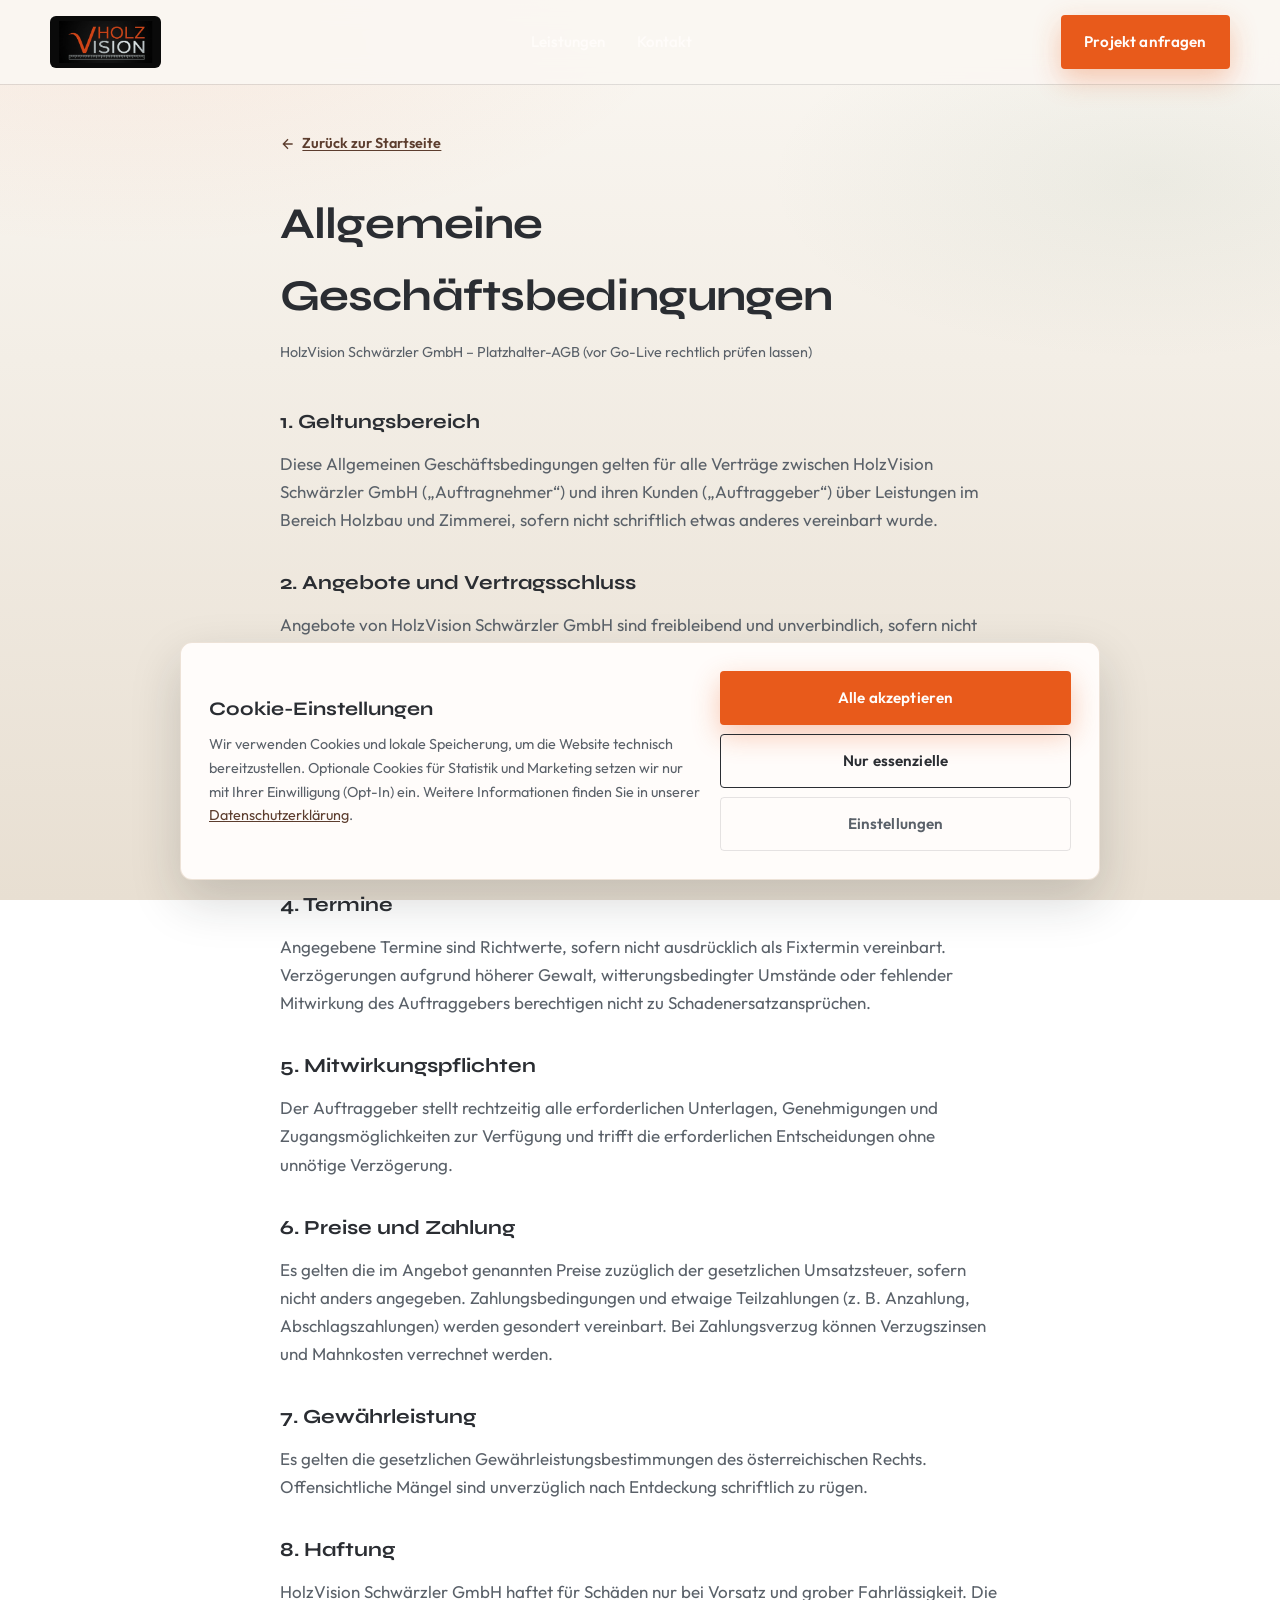
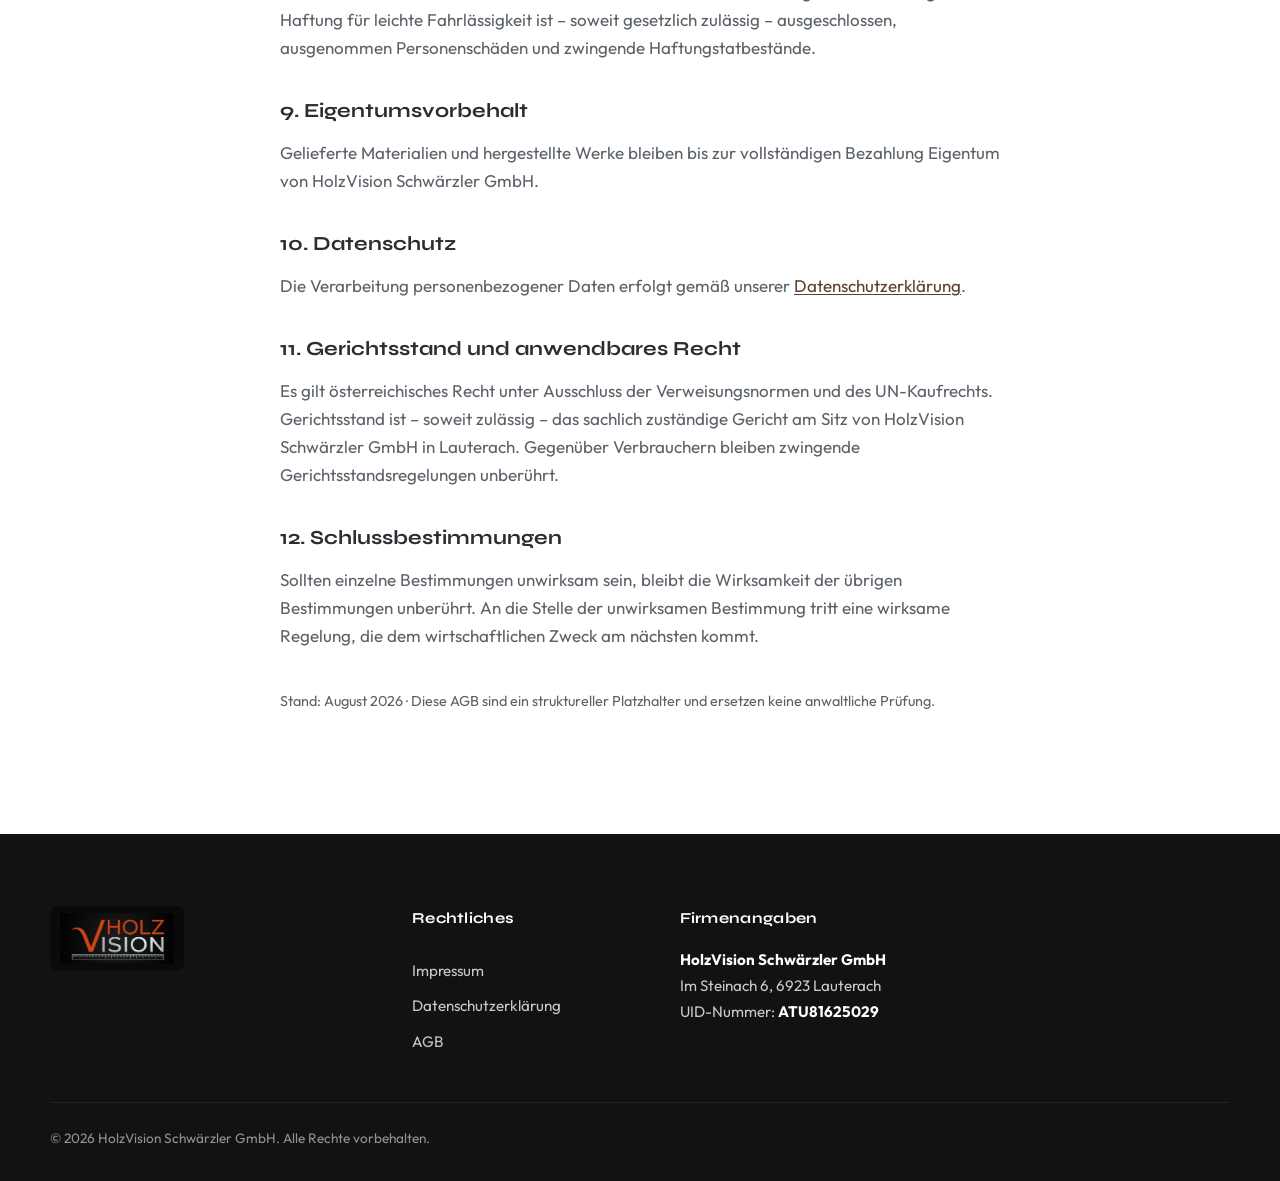
==== agb.html @ b3343b4f "Erster Upload" ====
<!DOCTYPE html>
<html lang="de">
<head>
  <meta charset="UTF-8">
  <meta name="viewport" content="width=device-width, initial-scale=1.0">
  <meta name="description" content="Allgemeine Geschäftsbedingungen – HolzVision Schwärzler GmbH">
  <meta name="robots" content="noindex">
  <title>AGB – HolzVision Schwärzler GmbH</title>
  <link rel="stylesheet" href="css/fonts.css">
  <link rel="stylesheet" href="css/style.css">
</head>
<body>

  <header id="site-header" class="header header--legal header--scrolled">
    <div class="container header__inner">
      <a href="index.html" class="logo" aria-label="HolzVision Schwärzler GmbH – Startseite">
        <img class="logo__img" src="assets/holzvision-logo.png" alt="HolzVision" width="220" height="80">
      </a>
      <nav class="nav-desktop" aria-label="Hauptnavigation">
        <a href="index.html#leistungen" class="nav-link">Leistungen</a>
        <a href="index.html#kontakt" class="nav-link">Kontakt</a>
      </nav>
      <a href="index.html#kontakt" class="btn btn--accent header__cta">Projekt anfragen</a>
      <button id="menu-toggle" class="menu-toggle" aria-label="Menü öffnen" aria-expanded="false" aria-controls="mobile-nav">
        <span></span><span></span><span></span>
      </button>
    </div>
  </header>

  <nav id="mobile-nav" class="mobile-nav" aria-label="Mobile Navigation">
    <a href="index.html">Startseite</a>
    <a href="impressum.html">Impressum</a>
    <a href="datenschutz.html">Datenschutz</a>
  </nav>

  <main class="legal-page">
    <div class="container legal-content">
      <a href="index.html" class="back-link">
        <svg width="16" height="16" viewBox="0 0 24 24" fill="none" stroke="currentColor" stroke-width="2"><path d="M19 12H5M12 19l-7-7 7-7"/></svg>
        Zurück zur Startseite
      </a>

      <h1>Allgemeine Geschäftsbedingungen</h1>
      <p class="legal-meta">HolzVision Schwärzler GmbH – Platzhalter-AGB (vor Go-Live rechtlich prüfen lassen)</p>

      <h2>1. Geltungsbereich</h2>
      <p>
        Diese Allgemeinen Geschäftsbedingungen gelten für alle Verträge zwischen HolzVision Schwärzler GmbH („Auftragnehmer“) und ihren Kunden („Auftraggeber“)
        über Leistungen im Bereich Holzbau und Zimmerei, sofern nicht schriftlich etwas anderes vereinbart wurde.
      </p>

      <h2>2. Angebote und Vertragsschluss</h2>
      <p>
        Angebote von HolzVision Schwärzler GmbH sind freibleibend und unverbindlich, sofern nicht ausdrücklich als verbindlich bezeichnet.
        Ein Vertrag kommt durch schriftliche Auftragsbestätigung oder durch Beginn der Ausführung nach Beauftragung zustande.
      </p>

      <h2>3. Leistungsumfang</h2>
      <p>
        Der Umfang der Leistungen ergibt sich aus dem Angebot, der Auftragsbestätigung und etwaigen Plänen bzw. Leistungsbeschreibungen.
        Änderungen und Zusatzleistungen bedürfen der schriftlichen Vereinbarung und können gesondert verrechnet werden.
      </p>

      <h2>4. Termine</h2>
      <p>
        Angegebene Termine sind Richtwerte, sofern nicht ausdrücklich als Fixtermin vereinbart.
        Verzögerungen aufgrund höherer Gewalt, witterungsbedingter Umstände oder fehlender Mitwirkung des Auftraggebers berechtigen nicht zu Schadenersatzansprüchen.
      </p>

      <h2>5. Mitwirkungspflichten</h2>
      <p>
        Der Auftraggeber stellt rechtzeitig alle erforderlichen Unterlagen, Genehmigungen und Zugangsmöglichkeiten zur Verfügung
        und trifft die erforderlichen Entscheidungen ohne unnötige Verzögerung.
      </p>

      <h2>6. Preise und Zahlung</h2>
      <p>
        Es gelten die im Angebot genannten Preise zuzüglich der gesetzlichen Umsatzsteuer, sofern nicht anders angegeben.
        Zahlungsbedingungen und etwaige Teilzahlungen (z.&nbsp;B. Anzahlung, Abschlagszahlungen) werden gesondert vereinbart.
        Bei Zahlungsverzug können Verzugszinsen und Mahnkosten verrechnet werden.
      </p>

      <h2>7. Gewährleistung</h2>
      <p>
        Es gelten die gesetzlichen Gewährleistungsbestimmungen des österreichischen Rechts.
        Offensichtliche Mängel sind unverzüglich nach Entdeckung schriftlich zu rügen.
      </p>

      <h2>8. Haftung</h2>
      <p>
        HolzVision Schwärzler GmbH haftet für Schäden nur bei Vorsatz und grober Fahrlässigkeit.
        Die Haftung für leichte Fahrlässigkeit ist – soweit gesetzlich zulässig – ausgeschlossen, ausgenommen Personenschäden und zwingende Haftungstatbestände.
      </p>

      <h2>9. Eigentumsvorbehalt</h2>
      <p>
        Gelieferte Materialien und hergestellte Werke bleiben bis zur vollständigen Bezahlung Eigentum von HolzVision Schwärzler GmbH.
      </p>

      <h2>10. Datenschutz</h2>
      <p>
        Die Verarbeitung personenbezogener Daten erfolgt gemäß unserer
        <a href="datenschutz.html">Datenschutzerklärung</a>.
      </p>

      <h2>11. Gerichtsstand und anwendbares Recht</h2>
      <p>
        Es gilt österreichisches Recht unter Ausschluss der Verweisungsnormen und des UN-Kaufrechts.
        Gerichtsstand ist – soweit zulässig – das sachlich zuständige Gericht am Sitz von HolzVision Schwärzler GmbH in Lauterach.
        Gegenüber Verbrauchern bleiben zwingende Gerichtsstandsregelungen unberührt.
      </p>

      <h2>12. Schlussbestimmungen</h2>
      <p>
        Sollten einzelne Bestimmungen unwirksam sein, bleibt die Wirksamkeit der übrigen Bestimmungen unberührt.
        An die Stelle der unwirksamen Bestimmung tritt eine wirksame Regelung, die dem wirtschaftlichen Zweck am nächsten kommt.
      </p>

      <p class="legal-meta" style="margin-top:2.5rem">
        Stand: August 2026 · Diese AGB sind ein struktureller Platzhalter und ersetzen keine anwaltliche Prüfung.
      </p>
    </div>
  </main>

  <footer class="footer">
    <div class="container footer__grid">
      <div class="footer__brand">
        <a href="index.html" class="logo logo--footer">
          <img class="logo__img" src="assets/holzvision-logo.png" alt="HolzVision" width="220" height="80" loading="lazy">
        </a>
      </div>
      <div class="footer__legal">
        <h3>Rechtliches</h3>
        <a href="impressum.html">Impressum</a>
        <a href="datenschutz.html">Datenschutzerklärung</a>
        <a href="agb.html">AGB</a>
      </div>
      <div class="footer__company">
        <h3>Firmenangaben</h3>
        <p>
          <strong>HolzVision Schwärzler GmbH</strong><br>
          Im Steinach 6, 6923 Lauterach<br>
          UID-Nummer: <strong>ATU81625029</strong>
        </p>
      </div>
    </div>
    <div class="container footer__bottom">
      <p>&copy; <span id="year"></span> HolzVision Schwärzler GmbH. Alle Rechte vorbehalten.</p>
    </div>
  </footer>

  <script src="js/cookies.js" defer></script>
  <script src="js/main.js" defer></script>
</body>
</html>
---- css/fonts.css ----
/* HolzVision – Typografie via Google Fonts (Syne + Outfit) */
@import url('https://fonts.googleapis.com/css2?family=Outfit:wght@300;400;500;600;700&family=Syne:wght@500;600;700;800&display=swap');
---- css/style.css ----
/* =========================================================
   HolzVision – Design System
   Warm oak / walnut · anthracite · sage accents
   ========================================================= */

:root {
  --brand: #E85A1B;
  --brand-deep: #C94A12;
  --oak: #E85A1B;
  --oak-deep: #C94A12;
  --walnut: #5C3D2E;
  --anthracite: #2A2D32;
  --charcoal: #121212;
  --silver: #C8CDD2;
  --sage: #6B8F71;
  --sage-deep: #4F6F56;
  --sand: #E8DFD2;
  --mist: #F3EEE6;
  --paper: #FAF7F2;
  --white: #FFFCFA;
  --text: #2A2D32;
  --text-soft: #5A6169;
  --line: rgba(42, 45, 50, 0.12);
  --shadow: 0 24px 60px rgba(28, 31, 35, 0.12);
  --radius: 4px;
  --radius-lg: 12px;
  --font-display: "Syne", sans-serif;
  --font-body: "Outfit", sans-serif;
  --container: 1180px;
  --header-h: 84px;
  --ease: cubic-bezier(0.22, 1, 0.36, 1);
  --ease-out: cubic-bezier(0.16, 1, 0.3, 1);
}

*,
*::before,
*::after {
  box-sizing: border-box;
  margin: 0;
  padding: 0;
}

html {
  scroll-behavior: smooth;
  scroll-padding-top: var(--header-h);
}

body {
  font-family: var(--font-body);
  font-weight: 400;
  font-size: 1.0625rem;
  line-height: 1.65;
  color: var(--text);
  background:
    radial-gradient(ellipse 80% 50% at 10% 0%, rgba(232, 90, 27, 0.08), transparent 55%),
    radial-gradient(ellipse 60% 40% at 90% 20%, rgba(107, 143, 113, 0.08), transparent 50%),
    linear-gradient(180deg, var(--paper) 0%, var(--mist) 40%, var(--sand) 100%);
  background-attachment: fixed;
  min-height: 100vh;
  overflow-x: hidden;
  -webkit-font-smoothing: antialiased;
}

main,
.footer {
  position: relative;
  z-index: 2;
}

img {
  max-width: 100%;
  display: block;
}

a {
  color: inherit;
  text-decoration: none;
}

button,
input,
select,
textarea {
  font: inherit;
  color: inherit;
}

ul {
  list-style: none;
}

.container {
  width: min(100% - 2.5rem, var(--container));
  margin-inline: auto;
}

/* ---------- Typography ---------- */

.eyebrow {
  font-family: var(--font-body);
  font-size: 0.8125rem;
  font-weight: 600;
  letter-spacing: 0.16em;
  text-transform: uppercase;
  color: var(--sage-deep);
  margin-bottom: 0.85rem;
}

.section__title {
  font-family: var(--font-display);
  font-weight: 700;
  font-size: clamp(2rem, 4vw, 3.15rem);
  line-height: 1.12;
  letter-spacing: -0.02em;
  color: var(--anthracite);
  margin-bottom: 1rem;
}

.section__lead {
  font-size: 1.125rem;
  color: var(--text-soft);
  max-width: 36rem;
}

.section__intro {
  margin-bottom: 3.5rem;
  max-width: 40rem;
}

.section {
  padding: clamp(5rem, 10vw, 8rem) 0;
  position: relative;
}

/* ---------- Buttons ---------- */

.btn {
  display: inline-flex;
  align-items: center;
  justify-content: center;
  gap: 0.55rem;
  padding: 0.85rem 1.4rem;
  border-radius: var(--radius);
  border: 1.5px solid transparent;
  font-weight: 600;
  font-size: 0.95rem;
  letter-spacing: 0.01em;
  cursor: pointer;
  transition: transform 0.35s var(--ease), background 0.3s ease, border-color 0.3s ease, color 0.3s ease, box-shadow 0.35s var(--ease);
  white-space: nowrap;
}

.btn--lg {
  padding: 1.05rem 1.7rem;
  font-size: 1rem;
}

.btn--block {
  width: 100%;
}

.btn--accent {
  background: var(--brand);
  color: var(--white);
  box-shadow: 0 10px 28px rgba(232, 90, 27, 0.32);
}

.btn--accent:hover {
  background: var(--brand-deep);
  transform: translateY(-2px);
  box-shadow: 0 14px 34px rgba(232, 90, 27, 0.4);
}

.btn--ghost-light {
  background: rgba(255, 252, 250, 0.12);
  border-color: rgba(255, 252, 250, 0.45);
  color: var(--white);
  backdrop-filter: blur(8px);
}

.btn--ghost-light:hover {
  background: rgba(255, 252, 250, 0.22);
  transform: translateY(-2px);
}

.btn--outline {
  background: transparent;
  border-color: var(--anthracite);
  color: var(--anthracite);
}

.btn--outline:hover {
  background: var(--anthracite);
  color: var(--white);
}

.btn--ghost {
  background: transparent;
  color: var(--text-soft);
  border-color: var(--line);
}

.btn--ghost:hover {
  color: var(--anthracite);
  border-color: var(--anthracite);
}

/* ---------- Header ---------- */

.header {
  position: fixed;
  inset: 0 0 auto 0;
  z-index: 100;
  height: var(--header-h);
  transition: background 0.4s var(--ease), box-shadow 0.4s var(--ease), backdrop-filter 0.4s ease;
}

.header--scrolled {
  background: rgba(250, 247, 242, 0.88);
  backdrop-filter: blur(16px) saturate(1.2);
  box-shadow: 0 1px 0 var(--line), 0 12px 40px rgba(28, 31, 35, 0.06);
}

.header__inner {
  height: 100%;
  display: flex;
  align-items: center;
  justify-content: space-between;
  gap: 1.5rem;
}

.logo {
  display: inline-flex;
  align-items: center;
  gap: 0.65rem;
  z-index: 2;
}

.logo__img {
  display: block;
  height: 52px;
  width: auto;
  max-width: min(230px, 48vw);
  object-fit: contain;
  background: #0a0a0a;
  border-radius: 6px;
  padding: 0.3rem 0.55rem;
  transition: transform 0.35s var(--ease), box-shadow 0.35s ease;
}

.logo:hover .logo__img {
  transform: scale(1.03);
  box-shadow: 0 6px 20px rgba(0, 0, 0, 0.25);
}

.logo--footer .logo__img {
  height: 64px;
  padding: 0.4rem 0.65rem;
}

.header:not(.header--scrolled) .nav-link {
  color: var(--white);
}

.header:not(.header--scrolled) .menu-toggle span {
  background: var(--white);
}

.nav-desktop {
  display: none;
  align-items: center;
  gap: 2rem;
}

.nav-link {
  font-size: 0.95rem;
  font-weight: 500;
  color: var(--text-soft);
  position: relative;
  transition: color 0.25s ease;
}

.nav-link::after {
  content: "";
  position: absolute;
  left: 0;
  bottom: -0.35rem;
  width: 100%;
  height: 1.5px;
  background: var(--oak);
  transform: scaleX(0);
  transform-origin: left;
  transition: transform 0.35s var(--ease);
}

.nav-link:hover,
.nav-link.is-active {
  color: var(--anthracite);
}

.header:not(.header--scrolled) .nav-link:hover,
.header:not(.header--scrolled) .nav-link.is-active {
  color: var(--white);
}

.nav-link:hover::after,
.nav-link.is-active::after {
  transform: scaleX(1);
}

.header__cta {
  display: none;
}

.menu-toggle {
  width: 2.5rem;
  height: 2.5rem;
  border: none;
  background: transparent;
  display: grid;
  place-items: center;
  gap: 5px;
  cursor: pointer;
  z-index: 2;
}

.menu-toggle span {
  display: block;
  width: 22px;
  height: 2px;
  background: var(--anthracite);
  transition: transform 0.35s var(--ease), opacity 0.25s ease;
  transform-origin: center;
}

.menu-toggle[aria-expanded="true"] span:nth-child(1) {
  transform: translateY(7px) rotate(45deg);
}

.menu-toggle[aria-expanded="true"] span:nth-child(2) {
  opacity: 0;
}

.menu-toggle[aria-expanded="true"] span:nth-child(3) {
  transform: translateY(-7px) rotate(-45deg);
}

.mobile-nav {
  position: fixed;
  inset: 0;
  z-index: 90;
  background:
    linear-gradient(160deg, var(--charcoal) 0%, var(--walnut) 55%, var(--anthracite) 100%);
  display: flex;
  flex-direction: column;
  justify-content: center;
  align-items: flex-start;
  gap: 1.5rem;
  padding: 6rem 2.5rem;
  transform: translateX(100%);
  transition: transform 0.5s var(--ease);
}

.mobile-nav.is-open {
  transform: translateX(0);
}

.mobile-nav a {
  font-family: var(--font-display);
  font-size: 1.75rem;
  font-weight: 600;
  color: var(--white);
}

.mobile-nav .btn {
  margin-top: 1rem;
}

@media (min-width: 900px) {
  .nav-desktop {
    display: flex;
  }

  .header__cta {
    display: inline-flex;
  }

  .menu-toggle {
    display: none;
  }
}

/* ---------- Hero ---------- */

.hero {
  position: relative;
  z-index: 2;
  min-height: 100vh;
  min-height: 100svh;
  display: flex;
  align-items: flex-end;
  overflow: hidden;
  color: var(--white);
}

.hero .hero__scroll-line {
  position: relative;
}

.hero .hero__scroll-line::after {
  content: "";
  position: absolute;
  top: 0;
  left: 50%;
  width: 3px;
  height: 10px;
  margin-left: -1.5px;
  border-radius: 999px;
  background: var(--brand);
  animation: scrollDot 2s ease-in-out infinite;
}

@keyframes scrollDot {
  0% { top: 0; opacity: 1; }
  100% { top: 38px; opacity: 0; }
}

.hero__media {
  position: absolute;
  inset: 0;
  z-index: 0;
  will-change: transform;
}

.hero__img {
  width: 100%;
  height: 100%;
  object-fit: cover;
  object-position: center 40%;
  transform: scale(1.08);
  animation: heroZoom 18s var(--ease) infinite alternate;
}

@keyframes heroZoom {
  from { transform: scale(1.05); }
  to { transform: scale(1.12); }
}

.hero__veil {
  position: absolute;
  inset: 0;
  background:
    linear-gradient(180deg, rgba(28, 31, 35, 0.35) 0%, rgba(28, 31, 35, 0.15) 35%, rgba(28, 31, 35, 0.72) 100%),
    linear-gradient(90deg, rgba(28, 31, 35, 0.45) 0%, transparent 55%);
}

.hero__content {
  position: relative;
  z-index: 2;
  padding-bottom: clamp(5.5rem, 12vh, 8rem);
  padding-top: calc(var(--header-h) + 2rem);
  max-width: 52rem;
}

.hero__brand {
  margin-bottom: 1.35rem;
}

.hero__brand-logo {
  display: block;
  width: min(420px, 78vw);
  height: auto;
  background: rgba(10, 10, 10, 0.55);
  border-radius: 10px;
  padding: 0.65rem 0.9rem;
  backdrop-filter: blur(6px);
  box-shadow: 0 16px 40px rgba(0, 0, 0, 0.35);
}

.hero__title {
  font-family: var(--font-display);
  font-weight: 600;
  font-size: clamp(1.45rem, 3.2vw, 2.15rem);
  line-height: 1.25;
  letter-spacing: -0.015em;
  max-width: 18ch;
  margin-bottom: 1rem;
  color: var(--white);
}

.hero__sub {
  font-size: clamp(1rem, 1.8vw, 1.15rem);
  color: rgba(255, 252, 250, 0.86);
  max-width: 34rem;
  margin-bottom: 2rem;
}

.hero__actions {
  display: flex;
  flex-wrap: wrap;
  gap: 0.85rem;
}

.hero__scroll {
  position: absolute;
  bottom: 1.75rem;
  right: 2rem;
  z-index: 2;
  display: none;
  flex-direction: column;
  align-items: center;
  gap: 0.6rem;
  color: rgba(255, 252, 250, 0.7);
  font-size: 0.7rem;
  letter-spacing: 0.18em;
  text-transform: uppercase;
}

.hero__scroll-line {
  width: 1px;
  height: 48px;
  background: linear-gradient(to bottom, var(--oak), transparent);
  animation: scrollPulse 2s ease-in-out infinite;
}

@keyframes scrollPulse {
  0%, 100% { opacity: 0.35; transform: scaleY(0.7); transform-origin: top; }
  50% { opacity: 1; transform: scaleY(1); }
}

@media (min-width: 768px) {
  .hero__scroll {
    display: flex;
  }
}

/* ---------- Services ---------- */

.services {
  padding-top: clamp(4rem, 8vw, 6rem);
}

.services__grid {
  display: grid;
  grid-template-columns: 1fr;
  gap: 1.25rem;
}

@media (min-width: 700px) {
  .services__grid {
    grid-template-columns: repeat(2, 1fr);
  }
}

.service-card {
  position: relative;
  padding: 2rem 1.75rem;
  background: rgba(255, 252, 250, 0.55);
  border: 1px solid transparent;
  border-radius: var(--radius-lg);
  overflow: hidden;
  cursor: default;
  transition: transform 0.45s var(--ease), background 0.35s ease, border-color 0.35s ease, box-shadow 0.45s var(--ease);
}

.service-card::before {
  content: "";
  position: absolute;
  inset: 0;
  background: linear-gradient(145deg, rgba(184, 149, 107, 0.12), transparent 55%);
  opacity: 0;
  transition: opacity 0.4s ease;
}

.service-card:hover,
.service-card:focus-visible {
  transform: translateY(-6px);
  background: var(--white);
  border-color: rgba(184, 149, 107, 0.35);
  box-shadow: var(--shadow);
  outline: none;
}

.service-card:hover::before,
.service-card:focus-visible::before {
  opacity: 1;
}

.service-card__icon {
  position: relative;
  width: 3rem;
  height: 3rem;
  margin-bottom: 1.25rem;
  color: var(--brand-deep);
  display: grid;
  place-items: center;
  transition: transform 0.5s var(--ease), color 0.3s ease;
}

.service-card__icon svg {
  width: 100%;
  height: 100%;
}

.service-card__orbit {
  display: none;
}

.service-card:hover .service-card__icon {
  transform: translateY(-4px);
  color: var(--brand);
}

.service-card__title {
  font-family: var(--font-display);
  font-size: 1.35rem;
  font-weight: 700;
  margin-bottom: 0.65rem;
  position: relative;
}

.service-card__text {
  color: var(--text-soft);
  font-size: 0.98rem;
  margin-bottom: 1.25rem;
  position: relative;
}

.service-card__link {
  font-weight: 600;
  font-size: 0.9rem;
  color: var(--walnut);
  position: relative;
  display: inline-flex;
  align-items: center;
  gap: 0.35rem;
}

.service-card__link::after {
  content: "→";
  transition: transform 0.3s var(--ease);
}

.service-card:hover .service-card__link::after {
  transform: translateX(4px);
}

/* ---------- About ---------- */

.about {
  overflow: hidden;
}

.about__bg {
  position: absolute;
  inset: 10% 0 auto 0;
  height: 70%;
  background:
    linear-gradient(90deg, transparent, rgba(107, 143, 113, 0.08) 40%, transparent),
    repeating-linear-gradient(
      -12deg,
      transparent,
      transparent 18px,
      rgba(184, 149, 107, 0.04) 18px,
      rgba(184, 149, 107, 0.04) 19px
    );
  pointer-events: none;
}

.about__grid {
  display: grid;
  gap: 3.5rem;
  align-items: center;
}

@media (min-width: 900px) {
  .about__grid {
    grid-template-columns: 1.05fr 1fr;
    gap: 5rem;
  }
}

.about__visual {
  position: relative;
}

.about__image-wrap {
  border-radius: var(--radius-lg);
  overflow: hidden;
  aspect-ratio: 4 / 5;
  box-shadow: var(--shadow);
}

.about__image-wrap img {
  width: 100%;
  height: 100%;
  object-fit: cover;
  object-position: center center;
  transition: transform 1.2s var(--ease);
}

.about__visual:hover .about__image-wrap img {
  transform: scale(1.04);
}

.about__accent {
  position: absolute;
  width: 42%;
  height: 42%;
  right: -8%;
  bottom: -8%;
  border: 2px solid var(--oak);
  border-radius: var(--radius-lg);
  z-index: -1;
  opacity: 0.55;
}

.about__text {
  color: var(--text-soft);
  margin-bottom: 1.15rem;
}

.about__values {
  margin-top: 2.25rem;
  display: grid;
  gap: 1.15rem;
}

.about__values li {
  padding-left: 1.15rem;
  border-left: 2px solid var(--oak);
}

.about__values strong {
  display: block;
  font-family: var(--font-display);
  font-size: 1.05rem;
  margin-bottom: 0.2rem;
}

.about__values span {
  color: var(--text-soft);
  font-size: 0.95rem;
}

/* ---------- Projects ---------- */

.ba-compare {
  margin-bottom: 3.5rem;
}

.ba-compare__intro {
  max-width: 40rem;
  margin-bottom: 1.75rem;
}

.ba-compare__title {
  font-family: var(--font-display);
  font-size: clamp(1.45rem, 2.5vw, 1.9rem);
  font-weight: 700;
  letter-spacing: -0.02em;
  margin-bottom: 0.65rem;
  color: var(--anthracite);
}

.ba-compare__text {
  color: var(--text-soft);
  font-size: 1.02rem;
}

.ba-compare__grid {
  display: grid;
  grid-template-columns: 1fr;
  gap: 1.15rem;
}

@media (min-width: 760px) {
  .ba-compare__grid {
    grid-template-columns: 1fr 1fr;
    gap: 1.35rem;
  }
}

.ba-compare__item {
  margin: 0;
}

.ba-compare__media {
  position: relative;
  border-radius: var(--radius-lg);
  overflow: hidden;
  aspect-ratio: 4 / 3;
  background: var(--anthracite);
  box-shadow: var(--shadow);
}

.ba-compare__media img {
  width: 100%;
  height: 100%;
  object-fit: cover;
  transition: transform 0.8s var(--ease);
}

.ba-compare__item:hover .ba-compare__media img {
  transform: scale(1.04);
}

.ba-compare__badge {
  position: absolute;
  top: 0.9rem;
  left: 0.9rem;
  z-index: 2;
  padding: 0.35rem 0.75rem;
  background: rgba(28, 31, 35, 0.72);
  color: var(--white);
  font-size: 0.72rem;
  font-weight: 700;
  letter-spacing: 0.1em;
  text-transform: uppercase;
  border-radius: 2px;
  backdrop-filter: blur(6px);
}

.ba-compare__badge--after {
  background: rgba(232, 90, 27, 0.9);
}

.ba-compare__item figcaption {
  padding: 1rem 0.15rem 0;
}

.ba-compare__item strong {
  display: block;
  font-family: var(--font-display);
  font-size: 1.05rem;
  margin-bottom: 0.25rem;
}

.ba-compare__item span {
  font-size: 0.92rem;
  color: var(--text-soft);
}

.projects__grid {
  display: grid;
  grid-template-columns: 1fr;
  gap: 1.25rem;
}

@media (min-width: 640px) {
  .projects__grid {
    grid-template-columns: repeat(2, 1fr);
  }

  .project-item--wide {
    grid-column: 1 / -1;
    aspect-ratio: 21 / 9;
  }
}

.project-item {
  position: relative;
  border-radius: var(--radius-lg);
  overflow: hidden;
  aspect-ratio: 5 / 4;
  background: var(--anthracite);
}

.project-item img {
  width: 100%;
  height: 100%;
  object-fit: cover;
  transition: transform 0.9s var(--ease), opacity 0.4s ease;
  opacity: 0.92;
}

.project-item::after {
  content: "";
  position: absolute;
  inset: 0;
  background: linear-gradient(180deg, transparent 40%, rgba(28, 31, 35, 0.85) 100%);
  pointer-events: none;
}

.project-item figcaption {
  position: absolute;
  left: 1.25rem;
  right: 1.25rem;
  bottom: 1.25rem;
  z-index: 2;
  color: var(--white);
}

.project-item strong {
  display: block;
  font-family: var(--font-display);
  font-size: 1.15rem;
  margin-bottom: 0.2rem;
}

.project-item span {
  font-size: 0.875rem;
  opacity: 0.8;
}

.project-item:hover img {
  transform: scale(1.06);
  opacity: 1;
}

/* ---------- Contact ---------- */

.contact {
  background:
    linear-gradient(180deg, transparent, rgba(92, 61, 46, 0.04)),
    radial-gradient(ellipse 50% 60% at 100% 100%, rgba(232, 90, 27, 0.08), transparent);
}

.contact__simple {
  max-width: 920px;
}

.contact__simple .section__intro {
  margin-bottom: 2.5rem;
}

.contact__cards {
  display: grid;
  grid-template-columns: 1fr;
  gap: 1rem;
}

@media (min-width: 640px) {
  .contact__cards {
    grid-template-columns: 1fr 1fr;
  }
}

.contact__card {
  display: flex;
  flex-direction: column;
  gap: 0.4rem;
  padding: 1.5rem 1.4rem;
  background: var(--white);
  border: 1px solid rgba(232, 90, 27, 0.14);
  border-radius: var(--radius-lg);
  box-shadow: 0 10px 30px rgba(28, 31, 35, 0.05);
  transition: transform 0.35s var(--ease), border-color 0.3s ease, box-shadow 0.35s var(--ease);
}

a.contact__card:hover {
  transform: translateY(-3px);
  border-color: rgba(232, 90, 27, 0.4);
  box-shadow: var(--shadow);
}

.contact__card-label {
  font-size: 0.72rem;
  font-weight: 700;
  letter-spacing: 0.12em;
  text-transform: uppercase;
  color: var(--brand-deep);
}

.contact__card strong {
  font-family: var(--font-display);
  font-size: 1.15rem;
  font-weight: 700;
  line-height: 1.35;
  color: var(--anthracite);
}

.contact__card-meta {
  font-size: 0.9rem;
  color: var(--text-soft);
  margin-top: 0.2rem;
}

/* ---------- Footer ---------- */

.footer {
  background: var(--charcoal);
  color: rgba(255, 252, 250, 0.78);
  padding: 4.5rem 0 2rem;
}

.footer__grid {
  display: grid;
  gap: 2.5rem;
  margin-bottom: 3rem;
}

@media (min-width: 700px) {
  .footer__grid {
    grid-template-columns: 1.4fr 1fr 1fr 1.2fr;
    gap: 2rem;
  }
}

.footer h3 {
  font-family: var(--font-display);
  font-size: 0.95rem;
  font-weight: 700;
  color: var(--white);
  margin-bottom: 1rem;
  letter-spacing: 0.02em;
}

.footer__brand p {
  margin-top: 0.85rem;
  max-width: 22rem;
  font-size: 0.95rem;
}

.footer__nav,
.footer__legal {
  display: flex;
  flex-direction: column;
  gap: 0.65rem;
}

.footer__nav a,
.footer__legal a {
  font-size: 0.95rem;
  transition: color 0.25s ease;
}

.footer__nav a:hover,
.footer__legal a:hover {
  color: var(--oak);
}

.footer__company p {
  font-size: 0.95rem;
  line-height: 1.7;
}

.footer__company strong {
  color: var(--white);
}

.footer__bottom {
  border-top: 1px solid rgba(255, 252, 250, 0.1);
  padding-top: 1.5rem;
  font-size: 0.85rem;
  opacity: 0.7;
}

/* ---------- Reveal animations ---------- */

.reveal {
  opacity: 0;
  transform: translateY(32px) scale(0.98);
  filter: blur(4px);
  transition:
    opacity 0.85s var(--ease-out),
    transform 0.85s var(--ease-out),
    filter 0.85s var(--ease-out);
}

.reveal.is-visible {
  opacity: 1;
  transform: translateY(0) scale(1);
  filter: blur(0);
}

.services__grid .reveal:nth-child(2) { transition-delay: 0.08s; }
.services__grid .reveal:nth-child(3) { transition-delay: 0.16s; }
.services__grid .reveal:nth-child(4) { transition-delay: 0.24s; }

.projects__grid .reveal:nth-child(2) { transition-delay: 0.08s; }
.projects__grid .reveal:nth-child(3) { transition-delay: 0.16s; }
.projects__grid .reveal:nth-child(4) { transition-delay: 0.24s; }
.projects__grid .reveal:nth-child(5) { transition-delay: 0.1s; }

/* ---------- Legal pages ---------- */

.legal-page {
  padding: calc(var(--header-h) + 3rem) 0 5rem;
  min-height: 70vh;
}

.legal-content {
  max-width: 720px;
}

.legal-content h1 {
  font-family: var(--font-display);
  font-size: clamp(2rem, 4vw, 2.75rem);
  margin-bottom: 0.5rem;
  letter-spacing: -0.02em;
}

.legal-content .legal-meta {
  color: var(--text-soft);
  font-size: 0.9rem;
  margin-bottom: 2.5rem;
}

.legal-content h2 {
  font-family: var(--font-display);
  font-size: 1.25rem;
  margin: 2rem 0 0.75rem;
}

.legal-content p,
.legal-content li {
  color: var(--text-soft);
  margin-bottom: 0.75rem;
}

.legal-content ul {
  padding-left: 1.25rem;
  list-style: disc;
  margin-bottom: 1rem;
}

.legal-content a {
  color: var(--walnut);
  text-decoration: underline;
  text-underline-offset: 2px;
}

.back-link {
  display: inline-flex;
  align-items: center;
  gap: 0.4rem;
  font-weight: 600;
  font-size: 0.9rem;
  color: var(--walnut);
  margin-bottom: 2rem;
  text-decoration: none;
}

.back-link:hover {
  color: var(--oak-deep);
}

.header--legal {
  background: rgba(250, 247, 242, 0.92);
  backdrop-filter: blur(12px);
  box-shadow: 0 1px 0 var(--line);
}

.header--legal .nav-link {
  color: var(--anthracite);
}

.header--legal .menu-toggle span {
  background: var(--anthracite);
}

/* ---------- Cookie Banner (DSGVO) ---------- */

.cookie-banner {
  position: fixed;
  inset: auto 0 0 0;
  z-index: 200;
  padding: 1.25rem;
  animation: cookieUp 0.5s var(--ease);
}

@keyframes cookieUp {
  from { transform: translateY(100%); opacity: 0; }
  to { transform: translateY(0); opacity: 1; }
}

.cookie-banner--hidden {
  opacity: 0;
  transform: translateY(30%);
  transition: opacity 0.35s ease, transform 0.35s ease;
  pointer-events: none;
}

.cookie-banner__inner {
  width: min(100%, 920px);
  margin: 0 auto;
  background: var(--white);
  border: 1px solid rgba(184, 149, 107, 0.25);
  border-radius: var(--radius-lg);
  box-shadow: 0 20px 50px rgba(28, 31, 35, 0.18);
  padding: 1.5rem;
  display: grid;
  gap: 1.25rem;
}

@media (min-width: 720px) {
  .cookie-banner__inner {
    grid-template-columns: 1.4fr 1fr;
    align-items: center;
    padding: 1.75rem;
  }
}

.cookie-banner__title {
  font-family: var(--font-display);
  font-size: 1.2rem;
  margin-bottom: 0.5rem;
}

.cookie-banner__text {
  font-size: 0.9rem;
  color: var(--text-soft);
}

.cookie-banner__text a {
  color: var(--walnut);
  text-decoration: underline;
}

.cookie-banner__actions {
  display: flex;
  flex-direction: column;
  gap: 0.55rem;
}

.cookie-modal {
  position: fixed;
  inset: 0;
  z-index: 210;
  display: grid;
  place-items: center;
  padding: 1.25rem;
  opacity: 0;
  visibility: hidden;
  transition: opacity 0.3s ease, visibility 0.3s ease;
}

.cookie-modal--open {
  opacity: 1;
  visibility: visible;
}

.cookie-modal__backdrop {
  position: absolute;
  inset: 0;
  background: rgba(28, 31, 35, 0.55);
  backdrop-filter: blur(4px);
}

.cookie-modal__panel {
  position: relative;
  width: min(100%, 520px);
  background: var(--white);
  border-radius: var(--radius-lg);
  box-shadow: var(--shadow);
  overflow: hidden;
  transform: translateY(16px);
  transition: transform 0.35s var(--ease);
}

.cookie-modal--open .cookie-modal__panel {
  transform: translateY(0);
}

.cookie-modal__header {
  display: flex;
  align-items: center;
  justify-content: space-between;
  padding: 1.25rem 1.5rem;
  border-bottom: 1px solid var(--line);
}

.cookie-modal__header h2 {
  font-family: var(--font-display);
  font-size: 1.2rem;
}

.cookie-modal__close {
  border: none;
  background: transparent;
  cursor: pointer;
  color: var(--text-soft);
  padding: 0.35rem;
}

.cookie-modal__body {
  padding: 1.25rem 1.5rem;
  display: grid;
  gap: 1.15rem;
}

.cookie-option {
  display: flex;
  align-items: flex-start;
  justify-content: space-between;
  gap: 1rem;
}

.cookie-option__info strong {
  display: block;
  margin-bottom: 0.25rem;
  font-size: 0.95rem;
}

.cookie-option__info p {
  font-size: 0.85rem;
  color: var(--text-soft);
}

.cookie-modal__footer {
  padding: 1.15rem 1.5rem 1.5rem;
  display: flex;
  flex-wrap: wrap;
  gap: 0.65rem;
  justify-content: flex-end;
  border-top: 1px solid var(--line);
}

/* Toggle switch */
.toggle {
  position: relative;
  width: 48px;
  height: 28px;
  flex-shrink: 0;
  cursor: pointer;
}

.toggle input {
  opacity: 0;
  width: 0;
  height: 0;
}

.toggle__slider {
  position: absolute;
  inset: 0;
  background: #CFC8BD;
  border-radius: 999px;
  transition: background 0.25s ease;
}

.toggle__slider::before {
  content: "";
  position: absolute;
  width: 22px;
  height: 22px;
  left: 3px;
  top: 3px;
  background: var(--white);
  border-radius: 50%;
  transition: transform 0.25s var(--ease);
  box-shadow: 0 2px 6px rgba(0, 0, 0, 0.15);
}

.toggle input:checked + .toggle__slider {
  background: var(--sage);
}

.toggle input:checked + .toggle__slider::before {
  transform: translateX(20px);
}

.toggle--disabled {
  opacity: 0.7;
  cursor: not-allowed;
}

.toggle--disabled input:checked + .toggle__slider {
  background: var(--oak);
}

/* ---------- Reduced motion ---------- */

@media (prefers-reduced-motion: reduce) {
  html { scroll-behavior: auto; }

  *,
  *::before,
  *::after {
    animation-duration: 0.01ms !important;
    animation-iteration-count: 1 !important;
    transition-duration: 0.01ms !important;
  }

  .reveal {
    opacity: 1;
    transform: none;
    filter: none;
  }

}
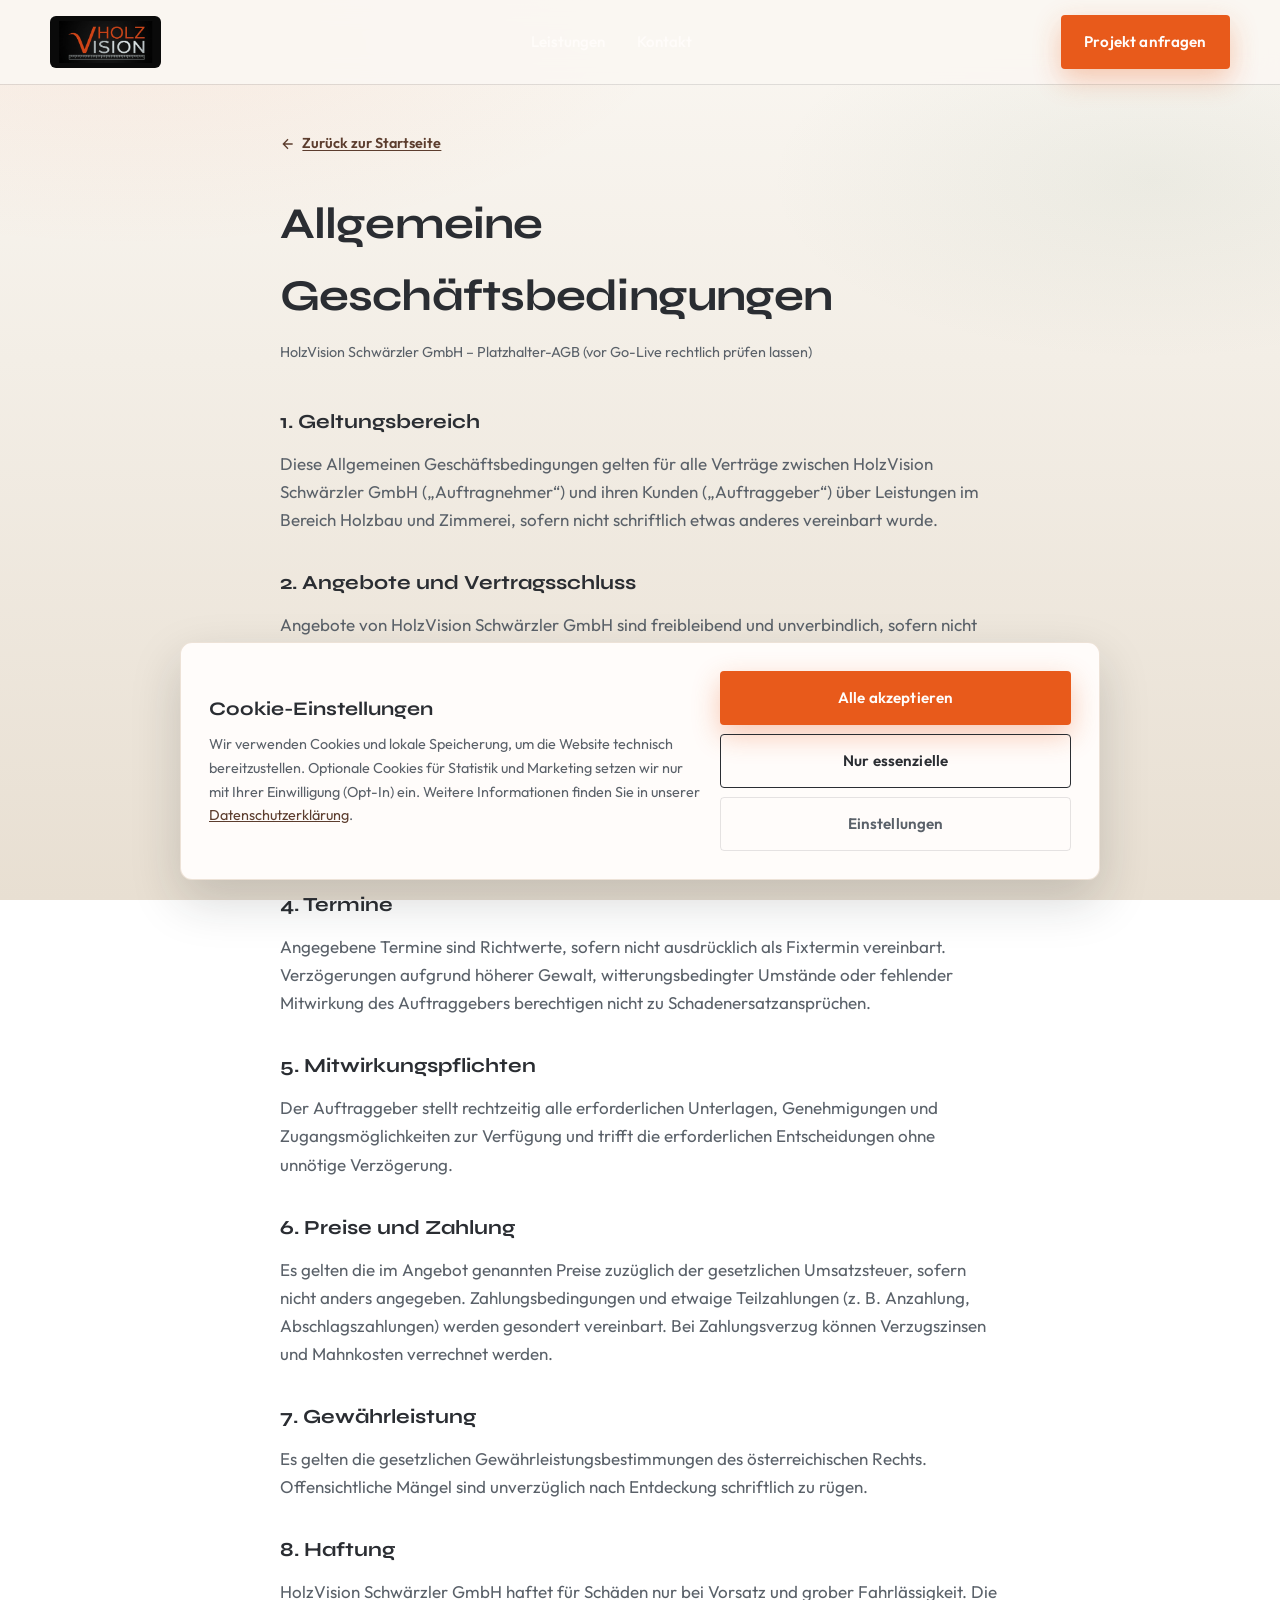
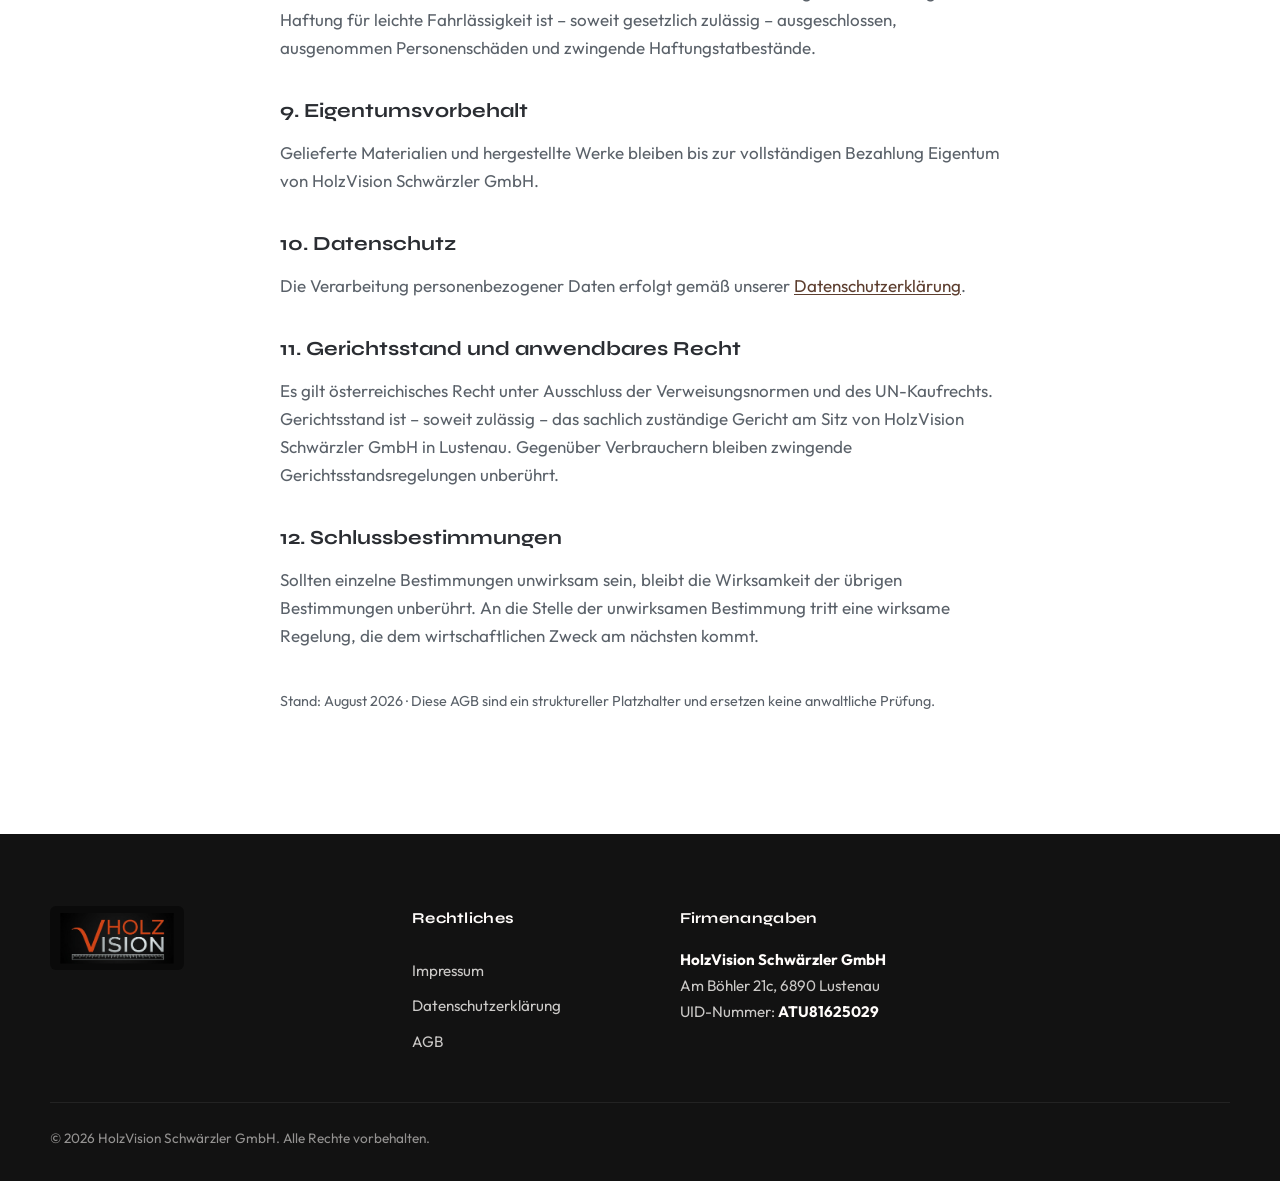
==== commit 6475f717: "Update company address and add Weißtanne interior paneling references. Co-authored-by: Cursor <curso" ====
--- a/agb.html
+++ b/agb.html
@@ -106,7 +106,7 @@
       <h2>11. Gerichtsstand und anwendbares Recht</h2>
       <p>
         Es gilt österreichisches Recht unter Ausschluss der Verweisungsnormen und des UN-Kaufrechts.
-        Gerichtsstand ist – soweit zulässig – das sachlich zuständige Gericht am Sitz von HolzVision Schwärzler GmbH in Lauterach.
+        Gerichtsstand ist – soweit zulässig – das sachlich zuständige Gericht am Sitz von HolzVision Schwärzler GmbH in Lustenau.
         Gegenüber Verbrauchern bleiben zwingende Gerichtsstandsregelungen unberührt.
       </p>
 
@@ -139,7 +139,7 @@
         <h3>Firmenangaben</h3>
         <p>
           <strong>HolzVision Schwärzler GmbH</strong><br>
-          Im Steinach 6, 6923 Lauterach<br>
+          Am Böhler 21c, 6890 Lustenau<br>
           UID-Nummer: <strong>ATU81625029</strong>
         </p>
       </div>
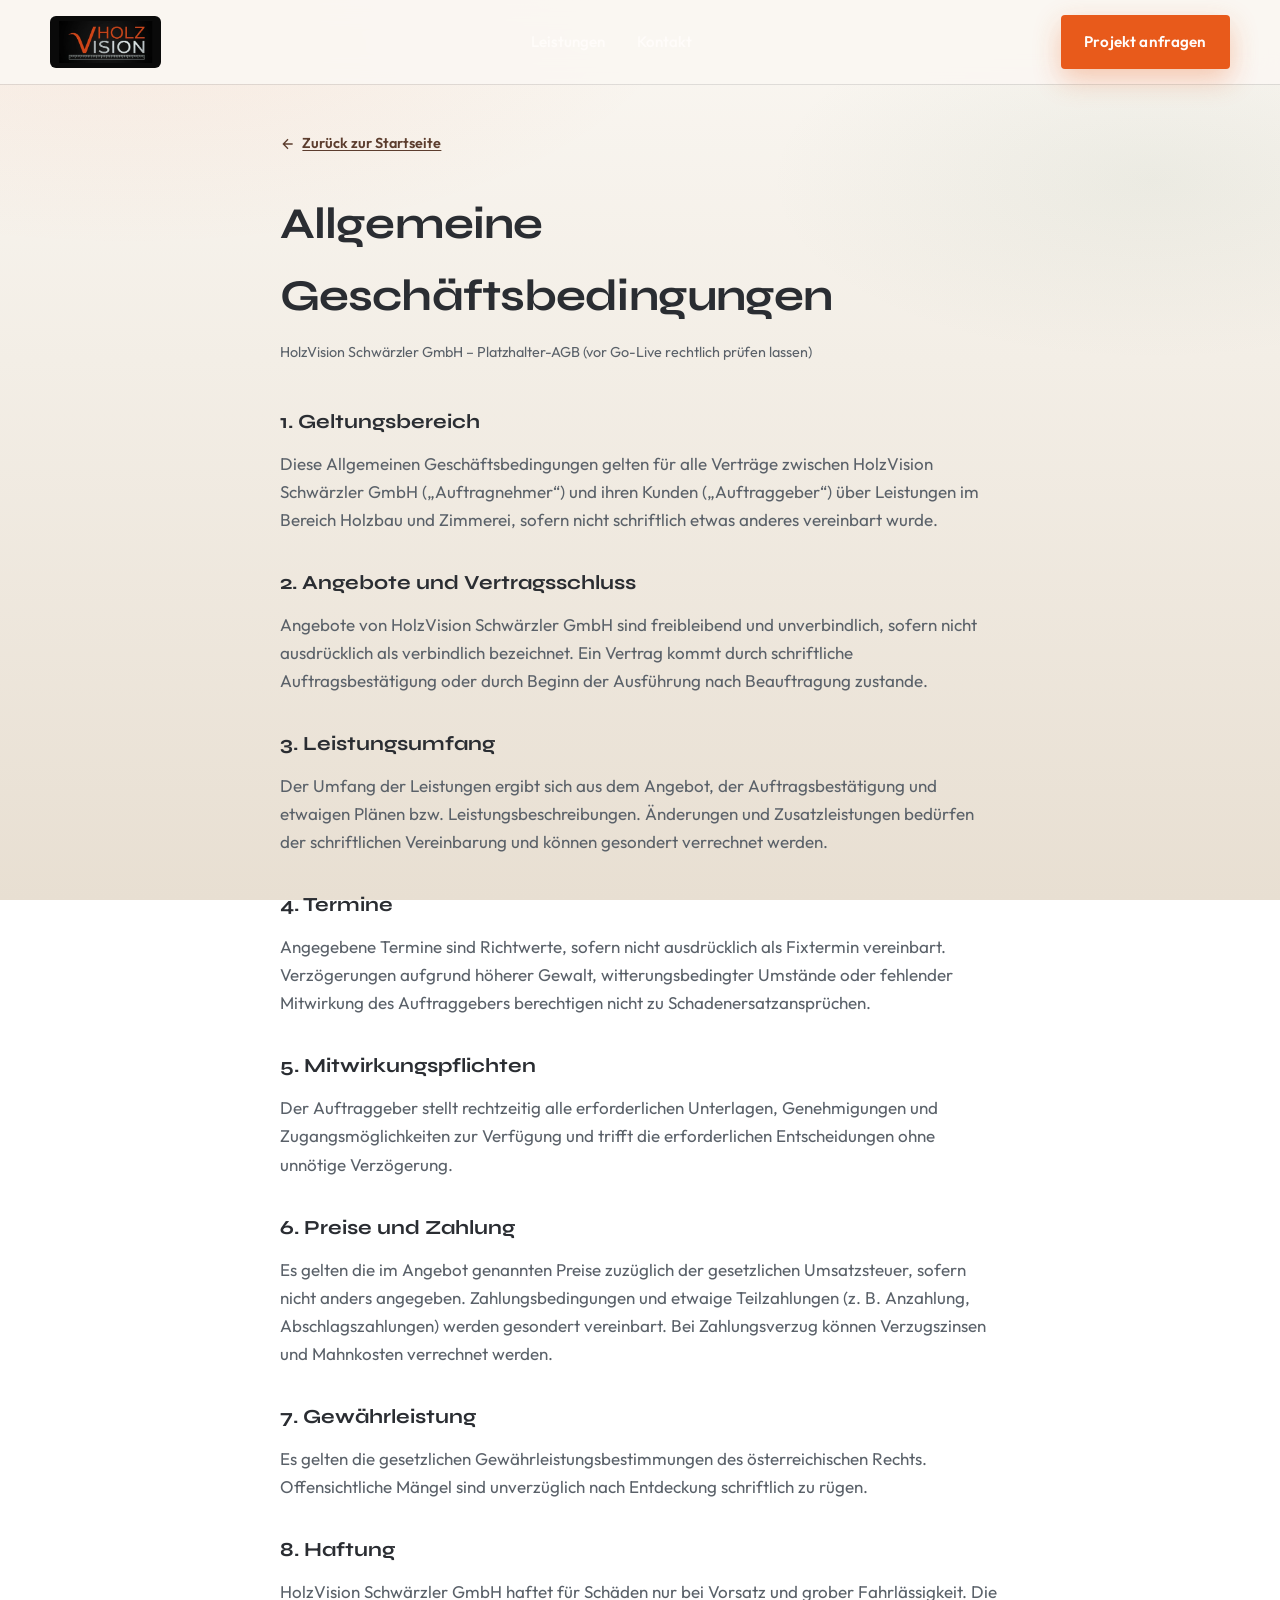
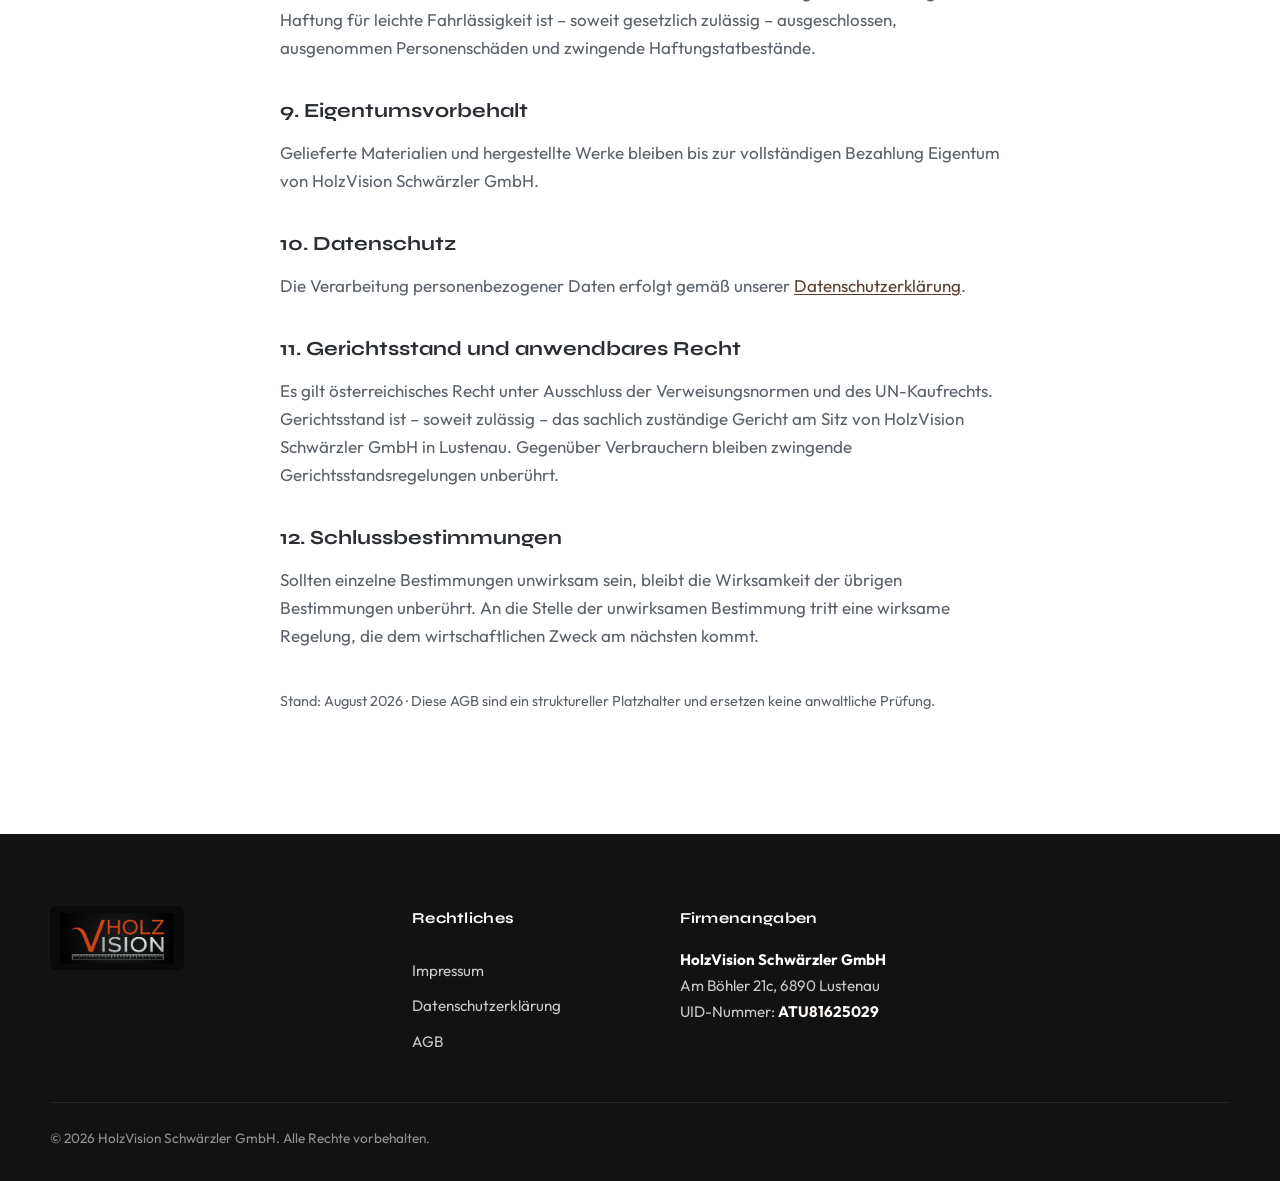
==== commit 397bd136: "Website überarbeitet: Rechtliches, Optik und Ladezeit - Schriften lokal statt Google Fonts, keine ex" ====
--- a/agb.html
+++ b/agb.html
@@ -6,6 +6,7 @@
   <meta name="description" content="Allgemeine Geschäftsbedingungen – HolzVision Schwärzler GmbH">
   <meta name="robots" content="noindex">
   <title>AGB – HolzVision Schwärzler GmbH</title>
+  <link rel="icon" type="image/png" sizes="48x48" href="assets/favicon-48.png">
   <link rel="stylesheet" href="css/fonts.css">
   <link rel="stylesheet" href="css/style.css">
 </head>
@@ -14,7 +15,7 @@
   <header id="site-header" class="header header--legal header--scrolled">
     <div class="container header__inner">
       <a href="index.html" class="logo" aria-label="HolzVision Schwärzler GmbH – Startseite">
-        <img class="logo__img" src="assets/holzvision-logo.png" alt="HolzVision" width="220" height="80">
+        <img class="logo__img" src="assets/holzvision-logo.webp" alt="HolzVision" width="220" height="80">
       </a>
       <nav class="nav-desktop" aria-label="Hauptnavigation">
         <a href="index.html#leistungen" class="nav-link">Leistungen</a>
@@ -126,7 +127,7 @@
     <div class="container footer__grid">
       <div class="footer__brand">
         <a href="index.html" class="logo logo--footer">
-          <img class="logo__img" src="assets/holzvision-logo.png" alt="HolzVision" width="220" height="80" loading="lazy">
+          <img class="logo__img" src="assets/holzvision-logo.webp" alt="HolzVision" width="220" height="80" loading="lazy">
         </a>
       </div>
       <div class="footer__legal">
@@ -149,7 +150,6 @@
     </div>
   </footer>
 
-  <script src="js/cookies.js" defer></script>
   <script src="js/main.js" defer></script>
 </body>
 </html>
--- a/css/fonts.css
+++ b/css/fonts.css
@@ -1,2 +1,33 @@
-/* HolzVision – Typografie via Google Fonts (Syne + Outfit) */
-@import url('https://fonts.googleapis.com/css2?family=Outfit:wght@300;400;500;600;700&family=Syne:wght@500;600;700;800&display=swap');
+/* HolzVision – Typografie (Syne + Outfit), lokal eingebunden – keine Verbindung zu Google */
+@font-face {
+  font-family: 'Outfit';
+  font-style: normal;
+  font-weight: 300 700;
+  font-display: swap;
+  src: url('../fonts/outfit-latin-ext.woff2') format('woff2');
+  unicode-range: U+0100-02BA, U+02BD-02C5, U+02C7-02CC, U+02CE-02D7, U+02DD-02FF, U+0304, U+0308, U+0329, U+1D00-1DBF, U+1E00-1E9F, U+1EF2-1EFF, U+2020, U+20A0-20AB, U+20AD-20C4, U+2113, U+2C60-2C7F, U+A720-A7FF;
+}
+@font-face {
+  font-family: 'Outfit';
+  font-style: normal;
+  font-weight: 300 700;
+  font-display: swap;
+  src: url('../fonts/outfit-latin.woff2') format('woff2');
+  unicode-range: U+0000-00FF, U+0131, U+0152-0153, U+02BB-02BC, U+02C6, U+02DA, U+02DC, U+0304, U+0308, U+0329, U+2000-206F, U+20AC, U+2122, U+2191, U+2193, U+2212, U+2215, U+FEFF, U+FFFD;
+}
+@font-face {
+  font-family: 'Syne';
+  font-style: normal;
+  font-weight: 500 800;
+  font-display: swap;
+  src: url('../fonts/syne-latin-ext.woff2') format('woff2');
+  unicode-range: U+0100-02BA, U+02BD-02C5, U+02C7-02CC, U+02CE-02D7, U+02DD-02FF, U+0304, U+0308, U+0329, U+1D00-1DBF, U+1E00-1E9F, U+1EF2-1EFF, U+2020, U+20A0-20AB, U+20AD-20C4, U+2113, U+2C60-2C7F, U+A720-A7FF;
+}
+@font-face {
+  font-family: 'Syne';
+  font-style: normal;
+  font-weight: 500 800;
+  font-display: swap;
+  src: url('../fonts/syne-latin.woff2') format('woff2');
+  unicode-range: U+0000-00FF, U+0131, U+0152-0153, U+02BB-02BC, U+02C6, U+02DA, U+02DC, U+0304, U+0308, U+0329, U+2000-206F, U+20AC, U+2122, U+2191, U+2193, U+2212, U+2215, U+FEFF, U+FFFD;
+}
--- a/css/style.css
+++ b/css/style.css
@@ -1150,214 +1150,161 @@
   background: var(--anthracite);
 }
 
-/* ---------- Cookie Banner (DSGVO) ---------- */
-
-.cookie-banner {
+/* ---------- Hero-Bild (picture) ---------- */
+
+.hero__media picture {
+  display: block;
+  width: 100%;
+  height: 100%;
+}
+
+/* ---------- Leistungen: Anfrage-Link ---------- */
+
+.service-card__link:hover {
+  color: var(--brand-deep);
+}
+
+/* ---------- Schnellkontakt (Handy) ---------- */
+
+.quick-contact {
   position: fixed;
-  inset: auto 0 0 0;
-  z-index: 200;
-  padding: 1.25rem;
-  animation: cookieUp 0.5s var(--ease);
-}
-
-@keyframes cookieUp {
-  from { transform: translateY(100%); opacity: 0; }
-  to { transform: translateY(0); opacity: 1; }
-}
-
-.cookie-banner--hidden {
-  opacity: 0;
-  transform: translateY(30%);
-  transition: opacity 0.35s ease, transform 0.35s ease;
-  pointer-events: none;
-}
-
-.cookie-banner__inner {
-  width: min(100%, 920px);
-  margin: 0 auto;
-  background: var(--white);
-  border: 1px solid rgba(184, 149, 107, 0.25);
-  border-radius: var(--radius-lg);
-  box-shadow: 0 20px 50px rgba(28, 31, 35, 0.18);
-  padding: 1.5rem;
+  left: 0;
+  right: 0;
+  bottom: 0;
+  z-index: 80;
   display: grid;
-  gap: 1.25rem;
-}
-
-@media (min-width: 720px) {
-  .cookie-banner__inner {
-    grid-template-columns: 1.4fr 1fr;
-    align-items: center;
-    padding: 1.75rem;
-  }
-}
-
-.cookie-banner__title {
-  font-family: var(--font-display);
-  font-size: 1.2rem;
-  margin-bottom: 0.5rem;
-}
-
-.cookie-banner__text {
-  font-size: 0.9rem;
-  color: var(--text-soft);
-}
-
-.cookie-banner__text a {
-  color: var(--walnut);
-  text-decoration: underline;
-}
-
-.cookie-banner__actions {
+  grid-template-columns: 1fr 1fr;
+  gap: 0.6rem;
+  padding: 0.6rem 0.75rem calc(0.6rem + env(safe-area-inset-bottom));
+  background: rgba(18, 18, 18, 0.92);
+  backdrop-filter: blur(12px);
+  box-shadow: 0 -8px 24px rgba(0, 0, 0, 0.18);
+}
+
+.quick-contact__btn {
+  display: inline-flex;
+  align-items: center;
+  justify-content: center;
+  gap: 0.5rem;
+  padding: 0.8rem 0.5rem;
+  border-radius: var(--radius);
+  background: var(--brand);
+  color: var(--white);
+  font-weight: 600;
+  font-size: 0.98rem;
+}
+
+.quick-contact__btn--wa {
+  background: #1f9d55;
+}
+
+body:has(.quick-contact) .footer {
+  padding-bottom: calc(2rem + 4.5rem);
+}
+
+@media (min-width: 900px) {
+  .quick-contact {
+    display: none;
+  }
+
+  body:has(.quick-contact) .footer {
+    padding-bottom: 2rem;
+  }
+}
+
+/* ---------- Galerie-Großansicht ---------- */
+
+.ba-compare__media img,
+.project-item img {
+  cursor: zoom-in;
+}
+
+.lightbox {
+  position: fixed;
+  inset: 0;
+  z-index: 300;
+  display: flex;
+  align-items: center;
+  justify-content: center;
+  background: rgba(10, 10, 10, 0.94);
+  padding: 3.5rem 0.5rem;
+  touch-action: pan-y;
+}
+
+.lightbox[hidden] {
+  display: none;
+}
+
+.lightbox__figure {
+  margin: 0;
+  max-width: min(1100px, 100%);
+  max-height: 100%;
   display: flex;
   flex-direction: column;
-  gap: 0.55rem;
-}
-
-.cookie-modal {
-  position: fixed;
-  inset: 0;
-  z-index: 210;
+  align-items: center;
+  gap: 0.85rem;
+}
+
+.lightbox__img {
+  max-width: 100%;
+  max-height: calc(100vh - 9rem);
+  max-height: calc(100svh - 9rem);
+  object-fit: contain;
+  border-radius: 6px;
+}
+
+.lightbox__caption {
+  color: rgba(255, 252, 250, 0.85);
+  font-size: 0.95rem;
+  text-align: center;
+  padding: 0 1rem;
+}
+
+.lightbox__close,
+.lightbox__nav {
+  position: absolute;
+  border: none;
+  background: rgba(255, 252, 250, 0.1);
+  color: var(--white);
+  cursor: pointer;
   display: grid;
   place-items: center;
-  padding: 1.25rem;
-  opacity: 0;
-  visibility: hidden;
-  transition: opacity 0.3s ease, visibility 0.3s ease;
-}
-
-.cookie-modal--open {
-  opacity: 1;
-  visibility: visible;
-}
-
-.cookie-modal__backdrop {
-  position: absolute;
-  inset: 0;
-  background: rgba(28, 31, 35, 0.55);
-  backdrop-filter: blur(4px);
-}
-
-.cookie-modal__panel {
-  position: relative;
-  width: min(100%, 520px);
-  background: var(--white);
-  border-radius: var(--radius-lg);
-  box-shadow: var(--shadow);
-  overflow: hidden;
-  transform: translateY(16px);
-  transition: transform 0.35s var(--ease);
-}
-
-.cookie-modal--open .cookie-modal__panel {
-  transform: translateY(0);
-}
-
-.cookie-modal__header {
-  display: flex;
-  align-items: center;
-  justify-content: space-between;
-  padding: 1.25rem 1.5rem;
-  border-bottom: 1px solid var(--line);
-}
-
-.cookie-modal__header h2 {
-  font-family: var(--font-display);
-  font-size: 1.2rem;
-}
-
-.cookie-modal__close {
-  border: none;
-  background: transparent;
-  cursor: pointer;
-  color: var(--text-soft);
-  padding: 0.35rem;
-}
-
-.cookie-modal__body {
-  padding: 1.25rem 1.5rem;
-  display: grid;
-  gap: 1.15rem;
-}
-
-.cookie-option {
-  display: flex;
-  align-items: flex-start;
-  justify-content: space-between;
-  gap: 1rem;
-}
-
-.cookie-option__info strong {
-  display: block;
-  margin-bottom: 0.25rem;
-  font-size: 0.95rem;
-}
-
-.cookie-option__info p {
-  font-size: 0.85rem;
-  color: var(--text-soft);
-}
-
-.cookie-modal__footer {
-  padding: 1.15rem 1.5rem 1.5rem;
-  display: flex;
-  flex-wrap: wrap;
-  gap: 0.65rem;
-  justify-content: flex-end;
-  border-top: 1px solid var(--line);
-}
-
-/* Toggle switch */
-.toggle {
-  position: relative;
-  width: 48px;
-  height: 28px;
-  flex-shrink: 0;
-  cursor: pointer;
-}
-
-.toggle input {
-  opacity: 0;
-  width: 0;
-  height: 0;
-}
-
-.toggle__slider {
-  position: absolute;
-  inset: 0;
-  background: #CFC8BD;
   border-radius: 999px;
-  transition: background 0.25s ease;
-}
-
-.toggle__slider::before {
-  content: "";
-  position: absolute;
-  width: 22px;
-  height: 22px;
-  left: 3px;
-  top: 3px;
-  background: var(--white);
-  border-radius: 50%;
-  transition: transform 0.25s var(--ease);
-  box-shadow: 0 2px 6px rgba(0, 0, 0, 0.15);
-}
-
-.toggle input:checked + .toggle__slider {
-  background: var(--sage);
-}
-
-.toggle input:checked + .toggle__slider::before {
-  transform: translateX(20px);
-}
-
-.toggle--disabled {
-  opacity: 0.7;
-  cursor: not-allowed;
-}
-
-.toggle--disabled input:checked + .toggle__slider {
-  background: var(--oak);
+  transition: background 0.2s ease;
+}
+
+.lightbox__close:hover,
+.lightbox__nav:hover {
+  background: rgba(255, 252, 250, 0.22);
+}
+
+.lightbox__close {
+  top: 0.75rem;
+  right: 0.75rem;
+  width: 2.75rem;
+  height: 2.75rem;
+  font-size: 1.9rem;
+  line-height: 1;
+}
+
+.lightbox__nav {
+  top: 50%;
+  transform: translateY(-50%);
+  width: 3rem;
+  height: 3rem;
+  font-size: 2.2rem;
+  line-height: 1;
+}
+
+.lightbox__nav--prev { left: 0.75rem; }
+.lightbox__nav--next { right: 0.75rem; }
+
+@media (max-width: 699px) {
+  .lightbox__nav {
+    top: auto;
+    bottom: 0.75rem;
+    transform: none;
+  }
 }
 
 /* ---------- Reduced motion ---------- */
